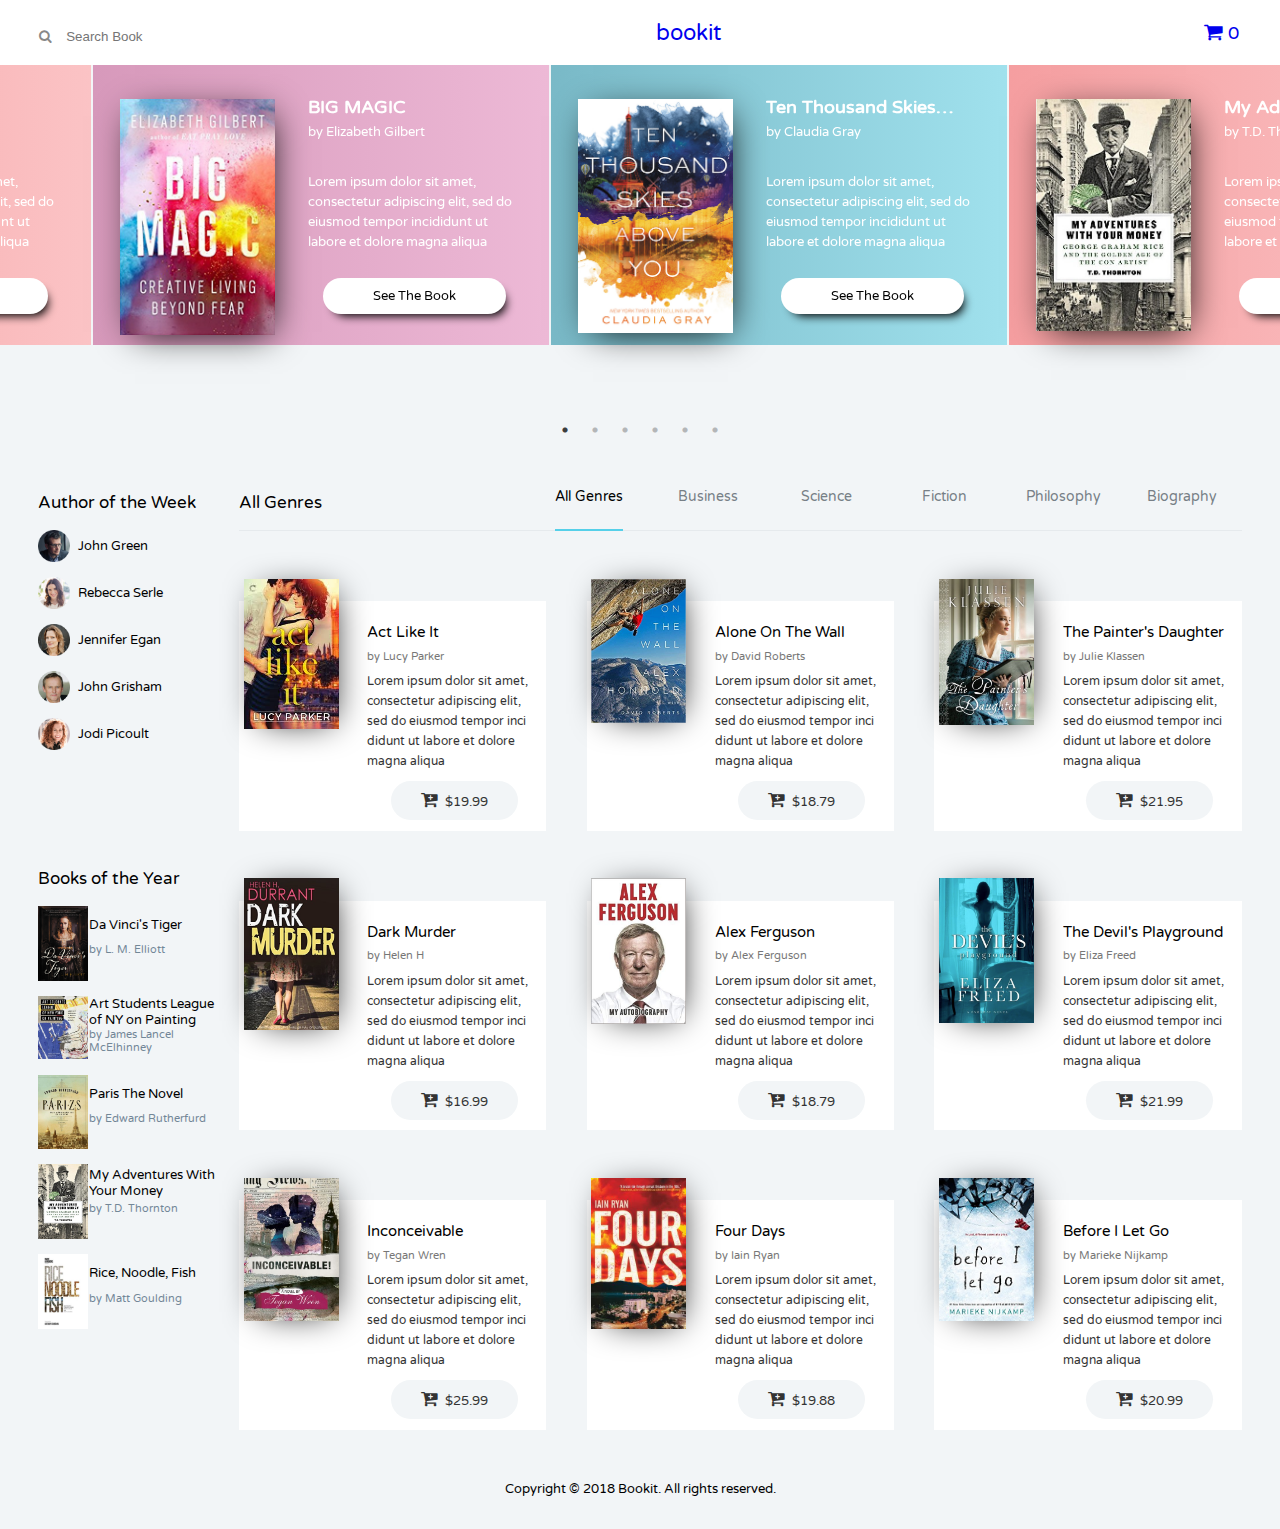
==== index.html @ e7e255ce "update" ====
<html>
	
	<head>
		<title> Bookit </title>
		<link href="https://fonts.googleapis.com/css?family=Varela+Round" rel="stylesheet">
		<meta http-equiv="Content-type" content="application/xhtml+xml;charset=UTF-8"/>

		<!-- jQuery library -->
		<script src="https://ajax.googleapis.com/ajax/libs/jquery/3.3.1/jquery.min.js"></script>
		<script src="js/cart.js" type="text/javascript"></script>
		<script src="js/q3.js" type="text/javascript"></script>
		<meta name="viewport" content="width=device-width, initial-scale=1">
		
		<link rel="stylesheet" type="text/css" href="styles/main.css" />
		<link rel="stylesheet" type="text/css" href="styles/homepage.css" />
		<link rel="stylesheet" type="text/css" href="slickSlider/slick/slick.css"/>
		<link rel="stylesheet" type="text/css" href="slickSlider/slick/slick-theme.css">
		<link rel="stylesheet" href="https://cdnjs.cloudflare.com/ajax/libs/font-awesome/4.7.0/css/font-awesome.min.css">
	</head>

	<body>
		<div id="container">
			<script type="text/javascript" src="slickSlider/slick/slick.min.js"></script>
			<header>
				<div id="top-header">
					<div id="search-box">
						<button type="submit"><i class="fa fa-search"></i></button>
						<input type="text" placeholder="Search Book" />
					</div>
					<div id="title"><a href="../estore">bookit</a></div>
					<div id="cart-symbol">
						<a href="cart.html"><i class="fa fa-shopping-cart"></i><div id="cart-amount"></div></a>
					</div>
				</div>
				<div id="slideshow">
					<div class="regular">
					  <div class="slide">
						<div class="slide-book-photo"><img src="images/big magic.jpg" alt="big magic.jpg"/></div>
						<div class="slide-details">
							<div class="slide-book-name">BIG MAGIC</div>
							<div class="slide-book-author">by Elizabeth Gilbert</div>
							<div class="slide-book-desc">Lorem ipsum dolor sit amet, consectetur adipiscing elit, sed do eiusmod tempor incididunt ut labore et dolore magna aliqua</div>
							<div class="slide-book-link"><a href="#">See The Book</a></div>
						</div>
					  </div>
					  <div class="slide">
						<div class="slide-book-photo"><img src="images/ten thousand.jpg" alt="ten thousand.jpg"/></div>
						<div class="slide-details">
							<div class="slide-book-name">Ten Thousand Skies Above You</div>
							<div class="slide-book-author">by Claudia Gray</div>
							<div class="slide-book-desc">Lorem ipsum dolor sit amet, consectetur adipiscing elit, sed do eiusmod tempor incididunt ut labore et dolore magna aliqua</div>
							<div class="slide-book-link"><a href="#">See The Book</a></div>
						</div>
					  </div>
					  <div class="slide">
						<div class="slide-book-photo"><img src="images/adventure.jpg" alt="adventure.jpg"/></div>
						<div class="slide-details">
							<div class="slide-book-name">My Adventures With Your Money</div>
							<div class="slide-book-author">by T.D. Thornton</div>
							<div class="slide-book-desc">Lorem ipsum dolor sit amet, consectetur adipiscing elit, sed do eiusmod tempor incididunt ut labore et dolore magna aliqua</div>
							<div class="slide-book-link"><a href="#">See The Book</a></div>
						</div>
					  </div>
					  <div class="slide">
						<div class="slide-book-photo"><img src="images/rice.jpg" alt="rice.jpg"/></div>
						<div class="slide-details">
							<div class="slide-book-name">Rice, Noodle, Fish</div>
							<div class="slide-book-author">by Matt Goulding</div>
							<div class="slide-book-desc">Lorem ipsum dolor sit amet, consectetur adipiscing elit, sed do eiusmod tempor incididunt ut labore et dolore magna aliqua</div>
							<div class="slide-book-link"><a href="#">See The Book</a></div>
						</div>
					  </div>
					  <div class="slide">
						<div class="slide-book-photo"><img src="images/paris.jpg" alt="paris.jpg"/></div>
						<div class="slide-details">
							<div class="slide-book-name">Paris The Novel</div>
							<div class="slide-book-author">by Edward Rutherfurd</div>
							<div class="slide-book-desc">Lorem ipsum dolor sit amet, consectetur adipiscing elit, sed do eiusmod tempor incididunt ut labore et dolore magna aliqua</div>
							<div class="slide-book-link"><a href="#">See The Book</a></div>
						</div>
					  </div>
					  <div class="slide">
						<div class="slide-book-photo"><img src="images/before.jpg" alt="before.jpg"/></div>
						<div class="slide-details">
							<div class="slide-book-name">Before I Let Go</div>
							<div class="slide-book-author">by Marieke Nijkamp</div>
							<div class="slide-book-desc">Lorem ipsum dolor sit amet, consectetur adipiscing elit, sed do eiusmod tempor incididunt ut labore et dolore magna aliqua</div>
							<div class="slide-book-link"><a href="#">See The Book</a></div>
						</div>
					  </div>
					</div>
				</div>
			</header>
			<div id="wrapper">
				<div id="left">
					<section id="featured-authors">
						<h3 id="author-label">Author of the Week</h3>
						<div class="author">
							<div class="author-photo"><img src="images/john.gif" alt="John Green"/></div>
							<div class="author-name">John Green</div>
						</div>
						<div class="author">
							<div class="author-photo"><img src="images/rebecca.gif" alt="Rebecca Serle"/></div>
							<div class="author-name">Rebecca Serle</div>
						</div>
						<div class="author">
							<div class="author-photo"><img src="images/jen.gif" alt="Jennifer Egan"/></div>
							<div class="author-name">Jennifer Egan</div>
						</div>
						<div class="author">
							<div class="author-photo"><img src="images/johnG.gif" alt="John Grisham"/></div>
							<div class="author-name">John Grisham</div>
						</div>
						<div class="author">
							<div class="author-photo"><img src="images/jodi.gif" alt="Jodi Picoult"/></div>
							<div class="author-name">Jodi Picoult</div>
						</div>
					</section>
					<section id="books-of-year">
						<h3 id="book-label">Books of the Year</h3>
						<div class="book">
							<div class="book-photo"><img src="images/davinci.jpg" alt="Da Vinci's Tiger"/></div>
							<div class="book-details">
								<div class="book-name">Da Vinci's Tiger</div>
								<div class="book-author">by L. M. Elliott</div>
							</div>
						</div>
						<div class="book">
							<div class="book-photo"><img src="images/art.jpg" alt="Art Students Painting"/></div>
							<div class="book-details">
								<div class="book-name">Art Students League of NY on Painting</div>
								<div class="book-author">by James Lancel McElhinney</div>
							</div>
						</div>
						<div class="book">
							<div class="book-photo"><img src="images/paris.jpg" alt="Paris"/></div>
							<div class="book-details">
								<div class="book-name">Paris The Novel</div>
								<div class="book-author">by Edward Rutherfurd</div>
							</div>
						</div>
						<div class="book">
							<div class="book-photo"><img src="images/adventure.jpg" alt="Adventures with Money"/></div>
							<div class="book-details">
								<div class="book-name">My Adventures With Your Money</div>
								<div class="book-author">by T.D. Thornton</div>
							</div>
						</div>
						<div class="book">
							<div class="book-photo"><img src="images/rice.jpg" alt="Rice Noodle"/></div>
							<div class="book-details">
								<div class="book-name">Rice, Noodle, Fish</div>
								<div class="book-author">by Matt Goulding</div>
							</div>
						</div>
					</section>
				</div>
				<div id="right">
					<div id="top-right" class="">
						<h3 id="category-label">All Genres</h3>
						<nav id="menu">
							<ul>
								<li> <a href="/" class="active">All Genres </a></li>
								<li> <a href="#">Business </a></li>
								<li> <a href="#">Science </a></li>
								<li> <a href="#">Fiction </a></li>
								<li> <a href="#">Philosophy </a></li>
								<li> <a href="#">Biography</a></li>
							</ul>
						</nav>
					</div>
					<div id="content-right">
						<div class="book-box">
							<div class="book-box-photo"><img src="images/act.jpg" alt="act.jpg"/></div>
							<div class="book-box-details">
								<div class="book-box-name">Act Like It</div>
								<div class="book-box-author">by Lucy Parker</div>
								<div class="book-box-desc">Lorem ipsum dolor sit amet, consectetur adipiscing elit, sed do eiusmod tempor incididunt ut labore et dolore magna aliqua</div>
							</div>
							<div class="book-box-link"><a class="book-cart" href=""><i class="fa fa-cart-plus"></i><span class="book-box-price">$19.99</span></a></div>
					    </div>
						<div class="book-box">
							<div class="book-box-photo"><img src="images/alone.jpg" alt="alone.jpg"/></div>
							<div class="book-box-details">
								<div class="book-box-name">Alone On The Wall</div>
								<div class="book-box-author">by David Roberts</div>
								<div class="book-box-desc">Lorem ipsum dolor sit amet, consectetur adipiscing elit, sed do eiusmod tempor incididunt ut labore et dolore magna aliqua</div>
							</div>
							<div class="book-box-link"><a class="book-cart" href=""><i class="fa fa-cart-plus"></i><span class="book-box-price">$18.79</span></a></div>
					    </div>
						<div class="book-box">
							<div class="book-box-photo"><img src="images/painter.jpg" alt="painter.jpg"/></div>
							<div class="book-box-details">
								<div class="book-box-name">The Painter's Daughter</div>
								<div class="book-box-author">by Julie Klassen</div>
								<div class="book-box-desc">Lorem ipsum dolor sit amet, consectetur adipiscing elit, sed do eiusmod tempor incididunt ut labore et dolore magna aliqua</div>
							</div>
							<div class="book-box-link"><a class="book-cart" href=""><i class="fa fa-cart-plus"></i><span class="book-box-price">$21.95</span></a></div>
					    </div>
						<div class="book-box">
							<div class="book-box-photo"><img src="images/dark.jpg" alt="dark.jpg"/></div>
							<div class="book-box-details">
								<div class="book-box-name">Dark Murder</div>
								<div class="book-box-author">by Helen H</div>
								<div class="book-box-desc">Lorem ipsum dolor sit amet, consectetur adipiscing elit, sed do eiusmod tempor incididunt ut labore et dolore magna aliqua</div>
							</div>
							<div class="book-box-link"><a class="book-cart" href=""><i class="fa fa-cart-plus"></i><span class="book-box-price">$16.99</span></a></div>
					    </div>
						<div class="book-box">
							<div class="book-box-photo"><img src="images/ferguson.jpg" alt="ferguson.jpg"/></div>
							<div class="book-box-details">
								<div class="book-box-name">Alex Ferguson</div>
								<div class="book-box-author">by Alex Ferguson</div>
								<div class="book-box-desc">Lorem ipsum dolor sit amet, consectetur adipiscing elit, sed do eiusmod tempor incididunt ut labore et dolore magna aliqua</div>
							</div>
							<div class="book-box-link"><a class="book-cart" href=""><i class="fa fa-cart-plus"></i><span class="book-box-price">$18.79</span></a></div>
					    </div>
						<div class="book-box">
							<div class="book-box-photo"><img src="images/devil.jpg" alt="devil.jpg"/></div>
							<div class="book-box-details">
								<div class="book-box-name">The Devil's Playground</div>
								<div class="book-box-author">by Eliza Freed</div>
								<div class="book-box-desc">Lorem ipsum dolor sit amet, consectetur adipiscing elit, sed do eiusmod tempor incididunt ut labore et dolore magna aliqua</div>
							</div>
							<div class="book-box-link"><a class="book-cart" href=""><i class="fa fa-cart-plus"></i><span class="book-box-price">$21.99</span></a></div>
					    </div>
						<div class="book-box">
							<div class="book-box-photo"><img src="images/inconceivable.jpg" alt="inconceivable.jpg"/></div>
							<div class="book-box-details">
								<div class="book-box-name">Inconceivable</div>
								<div class="book-box-author">by Tegan Wren</div>
								<div class="book-box-desc">Lorem ipsum dolor sit amet, consectetur adipiscing elit, sed do eiusmod tempor incididunt ut labore et dolore magna aliqua</div>
							</div>
							<div class="book-box-link"><a class="book-cart" href=""><i class="fa fa-cart-plus"></i><span class="book-box-price">$25.99</span></a></div>
					    </div>
						<div class="book-box">
							<div class="book-box-photo"><img src="images/four-days.jpg" alt="four-days.jpg"/></div>
							<div class="book-box-details">
								<div class="book-box-name">Four Days</div>
								<div class="book-box-author">by Iain Ryan</div>
								<div class="book-box-desc">Lorem ipsum dolor sit amet, consectetur adipiscing elit, sed do eiusmod tempor incididunt ut labore et dolore magna aliqua</div>
							</div>
							<div class="book-box-link"><a class="book-cart" href=""><i class="fa fa-cart-plus"></i><span class="book-box-price">$19.88</span></a></div>
					    </div>
						<div class="book-box">
							<div class="book-box-photo"><img src="images/before.jpg" alt="before.jpg"/></div>
							<div class="book-box-details">
								<div class="book-box-name">Before I Let Go</div>
								<div class="book-box-author">by Marieke Nijkamp</div>
								<div class="book-box-desc">Lorem ipsum dolor sit amet, consectetur adipiscing elit, sed do eiusmod tempor incididunt ut labore et dolore magna aliqua</div>
							</div>
							<div class="book-box-link"><a class="book-cart" href=""><i class="fa fa-cart-plus"></i><span class="book-box-price">$20.99</span></a></div>
					    </div>
					</div>
				</div>
			</div>
			
			<footer> 
				<p>Copyright &copy; 2018 Bookit. All rights reserved. </p>
			</footer>
			
		</div>
		
	</body>


</html>
---- styles/main.css ----
body{ 
	background : #f2f5f7;
	margin : 0;
	font-family	: "Varela Round", Arial;
	font-size : 13px;
}
p{
	line-height : 1.5;
	font-size : 100%;
}
.left{
	float : left;	
}
#top-header{
	display: grid;
	grid-template-columns: 0.5fr 3fr 0.22fr;
	background-color: #fff;
	padding: 15px 0;
}
#top-header #search-box{
	text-align: right;
}
#top-header #search-box button{
	background: transparent;
    border: none;
    color: #888;
	margin-left: 15%;
}
#top-header #search-box input[type=text]{
	padding: 6px;
    margin-top: 8px;
    border: none;
    background: transparent;
    width: 65%;
}
#top-header #title{
	text-align: center;
	align-self: center;
}
#top-header #title a{
	font-size: 22px;
	text-decoration: none;
}
#top-header #cart-symbol{
	align-self: center;
}
#top-header #cart-symbol a{
	text-decoration: none;
}
#top-header #cart-symbol i{
	font-size: 20px;
}
#top-header #cart-symbol #cart-amount {
    display: inline-block;
    margin-left: 6%;
    font-size: 18px;
}
footer{
	text-align: center;
	margin: 50px 0 30px;
}


@media (min-width: 300px) and (max-width: 1200px){
	#top-header{
		grid-template-areas: "search cart""title title";
		grid-template-columns: 1fr 1fr;
		grid-template-rows: 0.7fr 1.5fr;
		padding: 0;
		
	}
	#top-header #search-box{
	    grid-area: search;
		justify-self: center;
	}
	#top-header #title{
		justify-self: center;
		grid-area: title;
	}
	#top-header #cart-symbol{
		grid-area: cart;
		justify-self: center;
	}
	#top-header #cart-symbol a{
		display: grid;
		grid-template-columns: 1fr 1fr;
	}
	#top-header #cart-symbol i{
		font-size: 16px;
	}
	#top-header #cart-symbol #cart-amount {
		margin-left: 40%;
		font-size: 15px;
	}
}
---- styles/homepage.css ----
#slideshow .slide{
	display: grid;
	grid-template-columns: 2fr 3fr;
	margin: 0 1px;
}
#slideshow .slide:nth-child(3n+1){
	background: linear-gradient(to right, #d799bb, #edb9d6);
}
#slideshow .slide:nth-child(3n+2){
	background: linear-gradient(to right, #79b9c7, #a0e1ed);
}
#slideshow .slide:nth-child(3n+3){
	background: linear-gradient(to right, #f59ea0, #fbc3c5);
}
#slideshow .slide-book-photo img{
	width: 85%;
	position: relative;
	top: 12%;
	left: 15%;
	box-shadow: 5px 7px 35px -10px;
}
#slideshow .slide-details{
	color: white;
    display: grid;
    grid-template-rows: 0.8fr 0.4fr 2fr 1fr;
    margin: 0 10% 0 12%;
}
#slideshow .slide-book-name{
	align-self: flex-end;
	font-size: 18px;
	font-weight: 600;
	display: -webkit-box;
    -webkit-line-clamp: 1;
    -webkit-box-orient: vertical;
    overflow: hidden;
}
#slideshow .slide-book-author{
	align-self: center;
}
#slideshow .slide-book-desc{
	align-self: center;
	line-height: 20px;
}
#slideshow .slide-book-link{
	justify-self: center;
}
#slideshow .slide-book-link a{
	background: #fff;
    border-radius: 20px;
    padding: 10px 50px;
    box-shadow: 5px 7px 10px -5px;
    color: #000;
    display: inline-block;
	text-decoration: none;
}
#wrapper{
	display : grid;
	grid-template-columns: 1fr 5fr;
	padding: 0 3%;
}
#left{
	display:grid;
	grid-template-rows: auto;
}
#left #author-label, #left #book-label{
	font-weight: 400;
	font-size: 17px;
}
#left .author{
	grid-template-columns: 1fr 4fr;
	display: grid;
	padding: 0 0 15px;
}
#left .author-photo img{
	width: 32px;
}
#left .author-name{
	align-self: center;
}
#left .book{
	grid-template-columns: 1fr 3fr;
	display: grid;
	padding: 0 0 15px;
}
#left .book-photo img{
	width: 50px;
}
#left .book-details{
	display: grid;
	grid-template-rows: 1fr 1fr;
	margin-right: 12%;
}
#left .book-name{
	align-self: center;
}
#left .book-author{
	font-size: 11px;
	color: #738797;
}
#top-right{
	border-bottom: 1px solid #e6eaed;
	display: grid;
	grid-template-columns: 1fr 3fr;
}
#top-right #category-label{
	font-weight: 400;
	font-size: 17px;
}
#top-right ul{
    grid-template-columns: repeat(6, 1fr);
    display: grid;
}
#top-right nav li{
	list-style-type: none;
	justify-self: center;
}
#top-right nav li a{
	text-decoration: none;
	font-size: 14px;
	color: #777f86;
}
#top-right nav li a.active{
	border-bottom: 2px solid #56d0e9;
	padding-bottom: 24px;
	color: #000;
}
#content-right{
	display: grid;
    grid-template-columns: 1fr 1fr 1fr;
    margin-top: 70px;
	grid-column-gap: 4%;
	grid-row-gap: 70px;
}
#content-right .book-box{
	grid-template-areas: "photo desc" "photo desc" ". link";
    display: grid;
    background-color: #fff;
    grid-template-columns: 1fr 1.5fr;
    grid-template-rows: 1fr 1fr .7fr;
}
#content-right .book-box .book-box-photo{
	grid-area: photo;
	position: relative;
    left: 4%;
    bottom: 13%;
}
#content-right .book-box .book-box-photo img{
	width: 77%;
	box-shadow: 5px 3px 35px -12px;
}
#content-right .book-box .book-box-details{
	grid-area: desc;
    display: grid;
    grid-template-rows: 0.4fr 0.3fr 1fr;
    margin-left: 3%;
}
#content-right .book-box .book-box-name{
	align-self: flex-end;
	font-size: 15px;
	display: -webkit-box;
    -webkit-line-clamp: 1;
    -webkit-box-orient: vertical;
    overflow: hidden;
}
#content-right .book-box .book-box-author{
	align-self: center;
    font-size: 11px;
    color: #777;
}
#content-right .book-box .book-box-desc{
    align-self: center;
    line-height: 20px;
    font-size: 11.5px;
    word-break: break-all;
    margin-right: 10%;
    color: #333;
}
#content-right .book-box .book-box-link{
	grid-area: link;
    justify-self: center;
    align-self: center;
}
#content-right .book-box .book-box-link i{
	font-size: 18px;
	margin-right: 7px;
}
#content-right .book-box .book-box-link a{
	background: #f2f5f7;
    border-radius: 20px;
    display: inline-block;
    text-decoration: none;
    color: #333;
    padding: 10px 30px;
}

@media (min-width: 565px) and (max-width: 820px){
	#slideshow .slide-book-photo img{
		width: 185px;
	}
	#slideshow .slide-details{
		grid-template-rows: 0.8fr 0.4fr 1.5fr 1fr;
	}
}
@media (min-width: 300px) and (max-width: 565px){
	#slideshow .slide{
		grid-template-columns: 1fr 2fr;
	}
	#slideshow .slide-book-photo{
		justify-self: center;
	}
	#slideshow .slide-book-photo img{
		width: 130px;
		margin: 20px 0 0 10px;
		position: unset;
	}
	#slideshow .slide-details{
		grid-template-rows: 0.8fr 0.3fr 3fr 1fr;
		margin: 0 10px 0 15px;
	}
	#slideshow .slide-book-name{
		font-size: 16px;
	}
	#slideshow .slide-book-author{
		align-self: start;
	}
	#slideshow .slide-book-author, #slideshow .slide-book-desc{
		font-size: 12px;
	}
	#slideshow .slide-book-link a{
		padding: 10px;
		font-size: 12px;
	}
	#wrapper{
		grid-template-columns: auto;
	}
	#left{
		display: none;
	}
	#top-right{
		grid-template-areas: "menu" "label";
		grid-template-columns: auto;
	}
	#top-right #category-label{
		grid-area: label;
	}
	#top-right #menu{
		grid-area: menu;
	}
	#top-right ul{
		grid-template-columns: repeat( auto-fill, minmax(100px, 1fr) );
		grid-auto-rows: 45px;
		padding-left: 0;
	}
	#top-right nav li{
		align-self: center;
	}
	#top-right nav li a{
		background-color: #fff;
		padding: 8px 15px;
		border-radius: 15px;
	}
	#top-right nav li a.active{
		background-color: #56d0e9;
		border-bottom: unset;
		padding-bottom: 8px;
	}
	#content-right{
		grid-template-columns: 1fr;
		grid-column-gap: 0;
	}
	#content-right .book-box{
		grid-template-columns: 0.45fr 0.55fr;
	}
	#content-right .book-box .book-box-photo{
		margin: 25px 0 0 10px;
		position: unset;
		justify-self: center;
	}
	#content-right .book-box .book-box-photo img{
		width: 100px;
	}
	
}
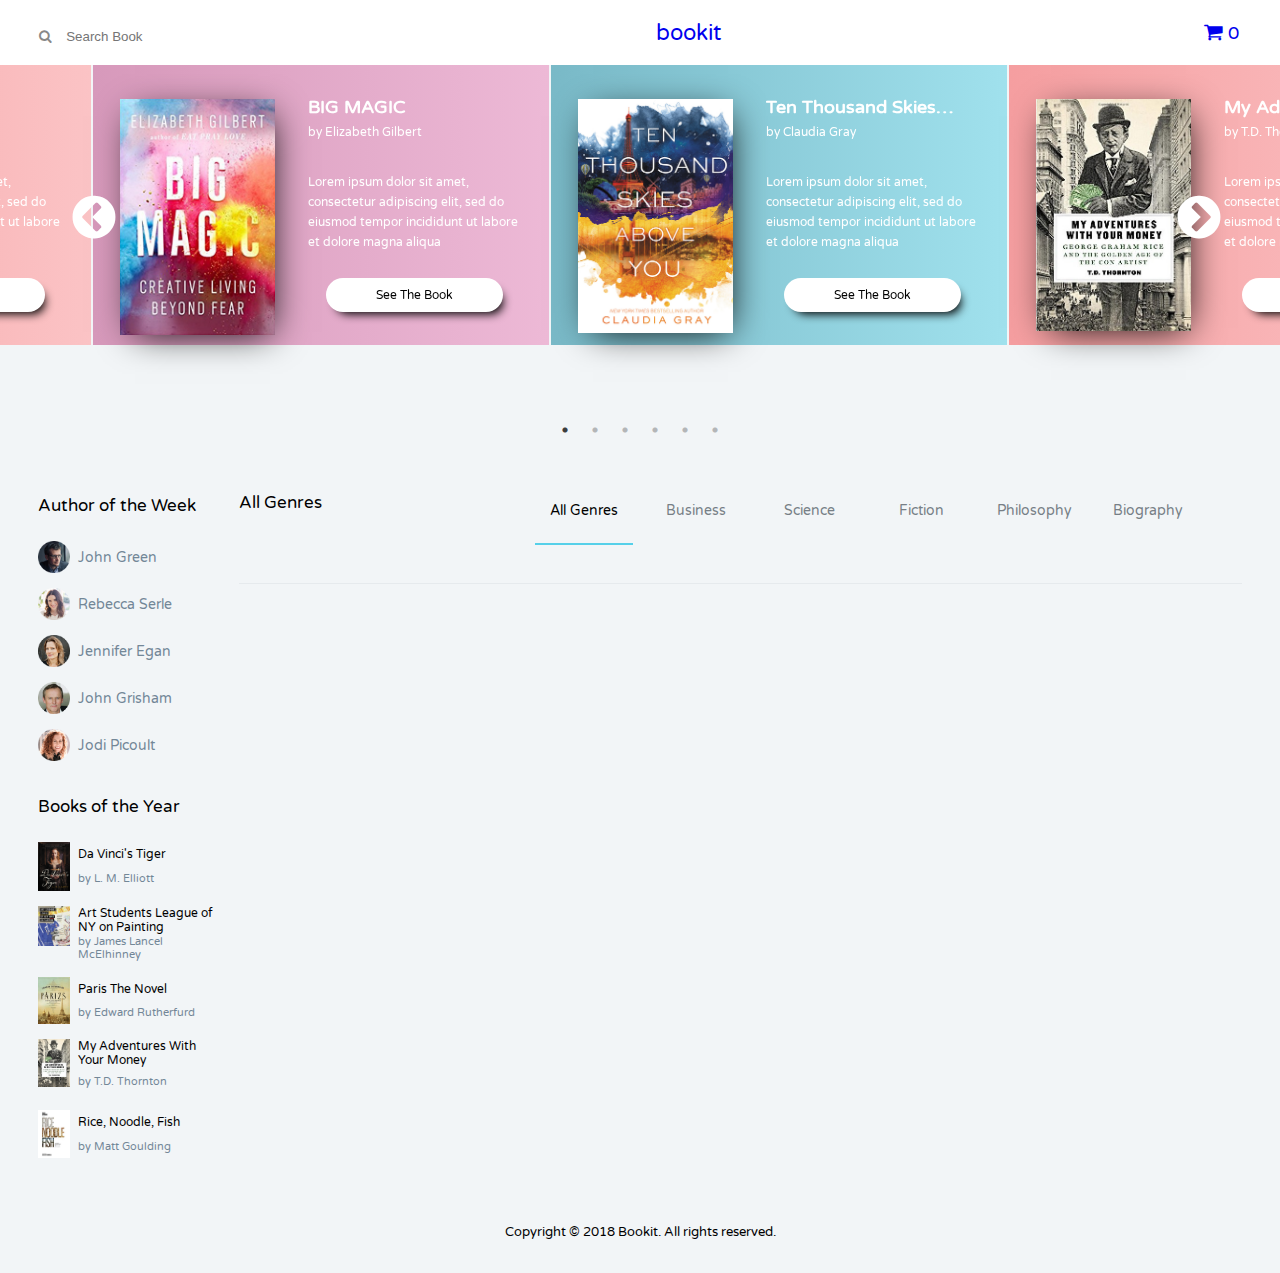
==== commit 9c9b2f7d: "update" ====
--- a/index.html
+++ b/index.html
@@ -171,89 +171,8 @@
 							</ul>
 						</nav>
 					</div>
-					<div id="content-right">
-						<div class="book-box">
-							<div class="book-box-photo"><img src="images/act.jpg" alt="act.jpg"/></div>
-							<div class="book-box-details">
-								<div class="book-box-name">Act Like It</div>
-								<div class="book-box-author">by Lucy Parker</div>
-								<div class="book-box-desc">Lorem ipsum dolor sit amet, consectetur adipiscing elit, sed do eiusmod tempor incididunt ut labore et dolore magna aliqua</div>
-							</div>
-							<div class="book-box-link"><a class="book-cart" href=""><i class="fa fa-cart-plus"></i><span class="book-box-price">$19.99</span></a></div>
-					    </div>
-						<div class="book-box">
-							<div class="book-box-photo"><img src="images/alone.jpg" alt="alone.jpg"/></div>
-							<div class="book-box-details">
-								<div class="book-box-name">Alone On The Wall</div>
-								<div class="book-box-author">by David Roberts</div>
-								<div class="book-box-desc">Lorem ipsum dolor sit amet, consectetur adipiscing elit, sed do eiusmod tempor incididunt ut labore et dolore magna aliqua</div>
-							</div>
-							<div class="book-box-link"><a class="book-cart" href=""><i class="fa fa-cart-plus"></i><span class="book-box-price">$18.79</span></a></div>
-					    </div>
-						<div class="book-box">
-							<div class="book-box-photo"><img src="images/painter.jpg" alt="painter.jpg"/></div>
-							<div class="book-box-details">
-								<div class="book-box-name">The Painter's Daughter</div>
-								<div class="book-box-author">by Julie Klassen</div>
-								<div class="book-box-desc">Lorem ipsum dolor sit amet, consectetur adipiscing elit, sed do eiusmod tempor incididunt ut labore et dolore magna aliqua</div>
-							</div>
-							<div class="book-box-link"><a class="book-cart" href=""><i class="fa fa-cart-plus"></i><span class="book-box-price">$21.95</span></a></div>
-					    </div>
-						<div class="book-box">
-							<div class="book-box-photo"><img src="images/dark.jpg" alt="dark.jpg"/></div>
-							<div class="book-box-details">
-								<div class="book-box-name">Dark Murder</div>
-								<div class="book-box-author">by Helen H</div>
-								<div class="book-box-desc">Lorem ipsum dolor sit amet, consectetur adipiscing elit, sed do eiusmod tempor incididunt ut labore et dolore magna aliqua</div>
-							</div>
-							<div class="book-box-link"><a class="book-cart" href=""><i class="fa fa-cart-plus"></i><span class="book-box-price">$16.99</span></a></div>
-					    </div>
-						<div class="book-box">
-							<div class="book-box-photo"><img src="images/ferguson.jpg" alt="ferguson.jpg"/></div>
-							<div class="book-box-details">
-								<div class="book-box-name">Alex Ferguson</div>
-								<div class="book-box-author">by Alex Ferguson</div>
-								<div class="book-box-desc">Lorem ipsum dolor sit amet, consectetur adipiscing elit, sed do eiusmod tempor incididunt ut labore et dolore magna aliqua</div>
-							</div>
-							<div class="book-box-link"><a class="book-cart" href=""><i class="fa fa-cart-plus"></i><span class="book-box-price">$18.79</span></a></div>
-					    </div>
-						<div class="book-box">
-							<div class="book-box-photo"><img src="images/devil.jpg" alt="devil.jpg"/></div>
-							<div class="book-box-details">
-								<div class="book-box-name">The Devil's Playground</div>
-								<div class="book-box-author">by Eliza Freed</div>
-								<div class="book-box-desc">Lorem ipsum dolor sit amet, consectetur adipiscing elit, sed do eiusmod tempor incididunt ut labore et dolore magna aliqua</div>
-							</div>
-							<div class="book-box-link"><a class="book-cart" href=""><i class="fa fa-cart-plus"></i><span class="book-box-price">$21.99</span></a></div>
-					    </div>
-						<div class="book-box">
-							<div class="book-box-photo"><img src="images/inconceivable.jpg" alt="inconceivable.jpg"/></div>
-							<div class="book-box-details">
-								<div class="book-box-name">Inconceivable</div>
-								<div class="book-box-author">by Tegan Wren</div>
-								<div class="book-box-desc">Lorem ipsum dolor sit amet, consectetur adipiscing elit, sed do eiusmod tempor incididunt ut labore et dolore magna aliqua</div>
-							</div>
-							<div class="book-box-link"><a class="book-cart" href=""><i class="fa fa-cart-plus"></i><span class="book-box-price">$25.99</span></a></div>
-					    </div>
-						<div class="book-box">
-							<div class="book-box-photo"><img src="images/four-days.jpg" alt="four-days.jpg"/></div>
-							<div class="book-box-details">
-								<div class="book-box-name">Four Days</div>
-								<div class="book-box-author">by Iain Ryan</div>
-								<div class="book-box-desc">Lorem ipsum dolor sit amet, consectetur adipiscing elit, sed do eiusmod tempor incididunt ut labore et dolore magna aliqua</div>
-							</div>
-							<div class="book-box-link"><a class="book-cart" href=""><i class="fa fa-cart-plus"></i><span class="book-box-price">$19.88</span></a></div>
-					    </div>
-						<div class="book-box">
-							<div class="book-box-photo"><img src="images/before.jpg" alt="before.jpg"/></div>
-							<div class="book-box-details">
-								<div class="book-box-name">Before I Let Go</div>
-								<div class="book-box-author">by Marieke Nijkamp</div>
-								<div class="book-box-desc">Lorem ipsum dolor sit amet, consectetur adipiscing elit, sed do eiusmod tempor incididunt ut labore et dolore magna aliqua</div>
-							</div>
-							<div class="book-box-link"><a class="book-cart" href=""><i class="fa fa-cart-plus"></i><span class="book-box-price">$20.99</span></a></div>
-					    </div>
-					</div>
+					<script type="text/javascript">showBooks();</script>
+					<div id="content-right"></div>
 				</div>
 			</div>
 			
--- a/styles/homepage.css
+++ b/styles/homepage.css
@@ -1,247 +1,138 @@
-#slideshow .slide{
-	display: grid;
-	grid-template-columns: 2fr 3fr;
-	margin: 0 1px;
-}
-#slideshow .slide:nth-child(3n+1){
-	background: linear-gradient(to right, #d799bb, #edb9d6);
-}
-#slideshow .slide:nth-child(3n+2){
-	background: linear-gradient(to right, #79b9c7, #a0e1ed);
-}
-#slideshow .slide:nth-child(3n+3){
-	background: linear-gradient(to right, #f59ea0, #fbc3c5);
-}
-#slideshow .slide-book-photo img{
-	width: 85%;
-	position: relative;
-	top: 12%;
-	left: 15%;
-	box-shadow: 5px 7px 35px -10px;
-}
-#slideshow .slide-details{
-	color: white;
-    display: grid;
-    grid-template-rows: 0.8fr 0.4fr 2fr 1fr;
-    margin: 0 10% 0 12%;
-}
-#slideshow .slide-book-name{
-	align-self: flex-end;
-	font-size: 18px;
-	font-weight: 600;
-	display: -webkit-box;
-    -webkit-line-clamp: 1;
-    -webkit-box-orient: vertical;
-    overflow: hidden;
-}
-#slideshow .slide-book-author{
-	align-self: center;
-}
-#slideshow .slide-book-desc{
-	align-self: center;
-	line-height: 20px;
-}
-#slideshow .slide-book-link{
-	justify-self: center;
-}
-#slideshow .slide-book-link a{
-	background: #fff;
-    border-radius: 20px;
-    padding: 10px 50px;
-    box-shadow: 5px 7px 10px -5px;
-    color: #000;
-    display: inline-block;
-	text-decoration: none;
-}
-#wrapper{
-	display : grid;
-	grid-template-columns: 1fr 5fr;
-	padding: 0 3%;
-}
-#left{
-	display:grid;
-	grid-template-rows: auto;
-}
-#left #author-label, #left #book-label{
-	font-weight: 400;
-	font-size: 17px;
-}
-#left .author{
-	grid-template-columns: 1fr 4fr;
-	display: grid;
-	padding: 0 0 15px;
-}
-#left .author-photo img{
-	width: 32px;
-}
-#left .author-name{
-	align-self: center;
-}
-#left .book{
-	grid-template-columns: 1fr 3fr;
-	display: grid;
-	padding: 0 0 15px;
-}
-#left .book-photo img{
-	width: 50px;
-}
-#left .book-details{
-	display: grid;
-	grid-template-rows: 1fr 1fr;
-	margin-right: 12%;
-}
-#left .book-name{
-	align-self: center;
-}
-#left .book-author{
-	font-size: 11px;
-	color: #738797;
-}
-#top-right{
-	border-bottom: 1px solid #e6eaed;
-	display: grid;
-	grid-template-columns: 1fr 3fr;
-}
-#top-right #category-label{
-	font-weight: 400;
-	font-size: 17px;
-}
-#top-right ul{
-    grid-template-columns: repeat(6, 1fr);
-    display: grid;
-}
-#top-right nav li{
-	list-style-type: none;
-	justify-self: center;
-}
-#top-right nav li a{
-	text-decoration: none;
-	font-size: 14px;
-	color: #777f86;
-}
-#top-right nav li a.active{
-	border-bottom: 2px solid #56d0e9;
-	padding-bottom: 24px;
-	color: #000;
-}
-#content-right{
-	display: grid;
-    grid-template-columns: 1fr 1fr 1fr;
-    margin-top: 70px;
-	grid-column-gap: 4%;
-	grid-row-gap: 70px;
-}
-#content-right .book-box{
-	grid-template-areas: "photo desc" "photo desc" ". link";
-    display: grid;
-    background-color: #fff;
-    grid-template-columns: 1fr 1.5fr;
-    grid-template-rows: 1fr 1fr .7fr;
-}
-#content-right .book-box .book-box-photo{
-	grid-area: photo;
-	position: relative;
-    left: 4%;
-    bottom: 13%;
-}
-#content-right .book-box .book-box-photo img{
-	width: 77%;
-	box-shadow: 5px 3px 35px -12px;
-}
-#content-right .book-box .book-box-details{
-	grid-area: desc;
-    display: grid;
-    grid-template-rows: 0.4fr 0.3fr 1fr;
-    margin-left: 3%;
-}
-#content-right .book-box .book-box-name{
-	align-self: flex-end;
-	font-size: 15px;
-	display: -webkit-box;
-    -webkit-line-clamp: 1;
-    -webkit-box-orient: vertical;
-    overflow: hidden;
-}
-#content-right .book-box .book-box-author{
-	align-self: center;
-    font-size: 11px;
-    color: #777;
-}
-#content-right .book-box .book-box-desc{
-    align-self: center;
-    line-height: 20px;
-    font-size: 11.5px;
-    word-break: break-all;
-    margin-right: 10%;
-    color: #333;
-}
-#content-right .book-box .book-box-link{
-	grid-area: link;
-    justify-self: center;
-    align-self: center;
-}
-#content-right .book-box .book-box-link i{
-	font-size: 18px;
-	margin-right: 7px;
-}
-#content-right .book-box .book-box-link a{
-	background: #f2f5f7;
-    border-radius: 20px;
-    display: inline-block;
-    text-decoration: none;
-    color: #333;
-    padding: 10px 30px;
-}
-
-@media (min-width: 565px) and (max-width: 820px){
-	#slideshow .slide-book-photo img{
-		width: 185px;
-	}
-	#slideshow .slide-details{
-		grid-template-rows: 0.8fr 0.4fr 1.5fr 1fr;
-	}
-}
-@media (min-width: 300px) and (max-width: 565px){
+@media (min-width: 300px){
+	a:visited{
+		color: #000;
+	}
 	#slideshow .slide{
 		grid-template-columns: 1fr 2fr;
+		margin: 0 1px;
+		display: grid;
+	}
+	#slideshow .slide:nth-child(3n+1){
+		background: linear-gradient(to right, #d799bb, #edb9d6);
+	}
+	#slideshow .slide:nth-child(3n+2){
+		background: linear-gradient(to right, #79b9c7, #a0e1ed);
+	}
+	#slideshow .slide:nth-child(3n+3){
+		background: linear-gradient(to right, #f59ea0, #fbc3c5);
 	}
 	#slideshow .slide-book-photo{
 		justify-self: center;
 	}
 	#slideshow .slide-book-photo img{
 		width: 130px;
-		margin: 20px 0 0 10px;
-		position: unset;
+		margin: 25px 0 0 10px;
+		box-shadow: 5px 7px 35px -10px;
 	}
 	#slideshow .slide-details{
-		grid-template-rows: 0.8fr 0.3fr 3fr 1fr;
+		color: white;
+		display: grid;
+		grid-template-rows: 1fr 0.3fr 3fr 1.5fr;
 		margin: 0 10px 0 15px;
 	}
 	#slideshow .slide-book-name{
 		font-size: 16px;
+		align-self: flex-end;
+		font-weight: 600;
+		display: -webkit-box;
+		-webkit-line-clamp: 1;
+		-webkit-box-orient: vertical;
+		overflow: hidden;
 	}
 	#slideshow .slide-book-author{
 		align-self: start;
 	}
+	#slideshow .slide-book-desc{
+		align-self: center;
+		line-height: 20px;
+	}
 	#slideshow .slide-book-author, #slideshow .slide-book-desc{
 		font-size: 12px;
+	}
+	#slideshow .slide-book-link{
+		justify-self: center;
 	}
 	#slideshow .slide-book-link a{
 		padding: 10px;
 		font-size: 12px;
+		box-shadow: 5px 7px 10px -5px;
+		color: #000;
+		display: inline-block;
+		text-decoration: none;
+		background: #fff;
+		border-radius: 20px;
 	}
 	#wrapper{
+		display : grid;
+		grid-template-areas: "right" "left";
 		grid-template-columns: auto;
+		padding: 0 3%;
 	}
 	#left{
-		display: none;
+		display:grid;
+		grid-template-rows: auto;
+		grid-area: left;
+	}
+	#featured-authors{
+		margin-top: 40px;
+	}
+	#left #author-label, #left #book-label{
+		font-weight: 400;
+		font-size: 17px;
+		margin: 20px 0 30px 5%;
+	}
+	#left .author{
+		grid-template-columns: 1fr 3fr;
+		font-size: 12px;
+		color: #738797;
+		display: grid;
+		padding: 0 0 15px;
+	}
+	#left .author-photo{
+		justify-self: center;
+	}
+	#left .author-photo img{
+		width: 50px;
+	}
+	#left .author-name{
+		align-self: center;
+	}
+	#books-of-year{
+		margin-top: 30px;
+	}
+	#left .book{
+		grid-template-columns: 1fr 3fr;
+		display: grid;
+		padding: 0 0 15px;
+	}
+	#left .book-photo{
+		justify-self: center;
+	}
+	#left .book-photo img{
+		width: 50px;
+	}
+	#left .book-details{
+		display: grid;
+		grid-template-rows: 1fr 1fr;
+		margin-right: 12%;
+	}
+	#left .book-name{
+		align-self: center;
+	}
+	#left .book-author{
+		font-size: 11px;
+		color: #738797;
 	}
 	#top-right{
+		border-bottom: 1px solid #e6eaed;
+		display: grid;
 		grid-template-areas: "menu" "label";
 		grid-template-columns: auto;
 	}
 	#top-right #category-label{
 		grid-area: label;
+		font-weight: 400;
+		font-size: 17px;
 	}
 	#top-right #menu{
 		grid-area: menu;
@@ -249,35 +140,247 @@
 	#top-right ul{
 		grid-template-columns: repeat( auto-fill, minmax(100px, 1fr) );
 		grid-auto-rows: 45px;
-		padding-left: 0;
+		padding: 0 5%;
+		display: grid;
 	}
 	#top-right nav li{
 		align-self: center;
+		list-style-type: none;
+		justify-self: center;
 	}
 	#top-right nav li a{
 		background-color: #fff;
 		padding: 8px 15px;
 		border-radius: 15px;
+		text-decoration: none;
+		font-size: 14px;
+		color: #777f86;
 	}
 	#top-right nav li a.active{
 		background-color: #56d0e9;
-		border-bottom: unset;
 		padding-bottom: 8px;
+		color: #000;
 	}
 	#content-right{
 		grid-template-columns: 1fr;
-		grid-column-gap: 0;
+		display: grid;
+		margin-top: 30px;
+		grid-column-gap: 4%;
+		grid-row-gap: 50px;
 	}
 	#content-right .book-box{
+		grid-template-areas: "photo desc" "photo desc" ". link";
+		display: grid;
+		background-color: #fff;
 		grid-template-columns: 0.45fr 0.55fr;
+		grid-template-rows: 1fr 1fr .7fr;
 	}
 	#content-right .book-box .book-box-photo{
+		grid-area: photo;
 		margin: 25px 0 0 10px;
-		position: unset;
 		justify-self: center;
 	}
 	#content-right .book-box .book-box-photo img{
 		width: 100px;
+		box-shadow: 5px 3px 35px -12px;
+	}
+	#content-right .book-box .book-box-details{
+		grid-area: desc;
+		display: grid;
+		grid-template-rows: 0.4fr 0.3fr 1fr;
+		margin-left: 3%;
+	}
+	#content-right .book-box .book-box-name{
+		align-self: flex-end;
+		font-size: 15px;
+		display: -webkit-box;
+		-webkit-line-clamp: 1;
+		-webkit-box-orient: vertical;
+		overflow: hidden;
+	}
+	#content-right .book-box .book-box-author{
+		align-self: center;
+		font-size: 11px;
+		color: #777;
+	}
+	#content-right .book-box .book-box-desc{
+		align-self: center;
+		line-height: 20px;
+		font-size: 11.5px;
+		word-break: break-all;
+		margin-right: 10%;
+		color: #333;
+	}
+	#content-right .book-box .book-box-link{
+		grid-area: link;
+		justify-self: center;
+		align-self: center;
+	}
+	#content-right .book-box .book-box-link i{
+		font-size: 18px;
+		margin-right: 7px;
+	}
+	#content-right .book-box .book-box-link a{
+		background: #f2f5f7;
+		border-radius: 20px;
+		display: inline-block;
+		text-decoration: none;
+		color: #333;
+		padding: 10px 30px;
 	}
 	
-}+}
+
+@media (min-width: 566px){
+	#slideshow .slide-details{
+		grid-template-rows: 0.5fr 0.2fr 1.5fr 0.7fr;
+		margin: 0 5% 0 25px;
+	}
+	#slideshow .slide-book-photo img{
+		width: 125px;
+		margin: 25px 0 0 15px;
+	}
+	#left .author{
+		font-size: 14px;
+		grid-template-columns: 1fr 4fr;
+	}
+	#left .book{
+		grid-template-columns: 1fr 4fr;
+	}
+	#left .book-photo img{
+		width: 70px;
+	}
+	#left .book-details{
+		font-size: 14px;
+	}
+	#content-right{
+		grid-template-columns: repeat(2,1fr);
+		grid-column-gap: 3%;
+	}
+	#content-right .book-box{
+		grid-template-rows: 1fr 1fr 0.9fr;
+	}
+	#content-right .book-box .book-box-photo{
+		margin: 0 0 0 10px;
+		position: relative;
+		bottom: -12%;
+	}
+	#content-right .book-box .book-box-photo img{
+		width: 90px;
+	}
+	#content-right .book-box .book-box-details{
+		margin: 20px 10px 0 10px;
+		grid-template-rows: 0.3fr 0.3fr 1fr;
+	}
+}
+
+@media (min-width: 821px){
+	#top-right ul{
+		grid-template-columns: repeat(6, 1fr);
+		margin-bottom: 50px;
+	}
+	#top-right nav li a{
+		border-radius: unset;
+		background-color: unset;
+	}
+	#top-right nav li a.active{
+		border-bottom: 2px solid #56d0e9;
+		padding-bottom: 24px;
+		background-color: unset;
+		text-decoration: none;
+	}
+}
+	
+@media (min-width: 1200px){
+	#slideshow .slide{
+		grid-template-columns: 2fr 3fr;
+	}
+	#slideshow .slide-book-photo img{
+		width: 85%;
+		position: relative;
+		top: 12%;
+		left: 15%;
+		margin: 0;
+	}
+	#slideshow .slide-details{
+		grid-template-rows: 0.8fr 0.4fr 2fr 1fr;
+		margin: 0 10% 0 12%;
+	}
+	#slideshow .slide-book-name{
+		font-size: 18px;
+	}
+	#slideshow .slide-book-author{
+		align-self: center;
+	}
+	#slideshow .slide-book-link{
+		justify-self: center;
+	}
+	#slideshow .slide-book-link a{
+		padding: 10px 50px;
+	}
+	#wrapper{
+		grid-template-columns: 1fr 5fr;
+	}
+	#left{
+		grid-area: unset;
+	}
+	#featured-authors{
+		margin: 0;
+	}
+	#left #author-label, #left #book-label{
+		margin: 20px 0 25px;
+	}
+	#left .author-photo{
+		justify-self: auto;
+	}
+	#left .author-photo img{
+		width: 32px;
+	}
+	#left .author-name{
+		align-self: center;
+	}
+	#books-of-year{
+		margin-top: 0;
+	}
+	#left .book-photo{
+		justify-self: auto;
+	}
+	#left .book-photo img{
+		width: 32px;
+	}
+	#left .book-details{
+		grid-template-rows: 1fr 1fr;
+	}
+	#left .book-name{
+		font-size: 12px;
+	}
+	#left .book-author{
+		align-self: center;
+	}
+	#top-right{
+		grid-template-columns: 1fr 3fr;
+	}
+	#top-right #category-label{
+		grid-area: unset;
+	}
+	#top-right #menu{
+		grid-area: unset;
+	}
+	#content-right{
+		grid-template-columns: 1fr 1fr 1fr;
+		margin-top: 70px;
+		grid-row-gap: 70px;
+	}
+	#content-right .book-box{
+		grid-template-columns: 1fr 1.5fr;
+	}
+	#content-right .book-box .book-box-photo{
+		position: relative;
+		left: 4%;
+		bottom: 13%;
+		margin: 0;
+	}
+	#content-right .book-box .book-box-photo img{
+		width: 77%;
+	}
+}
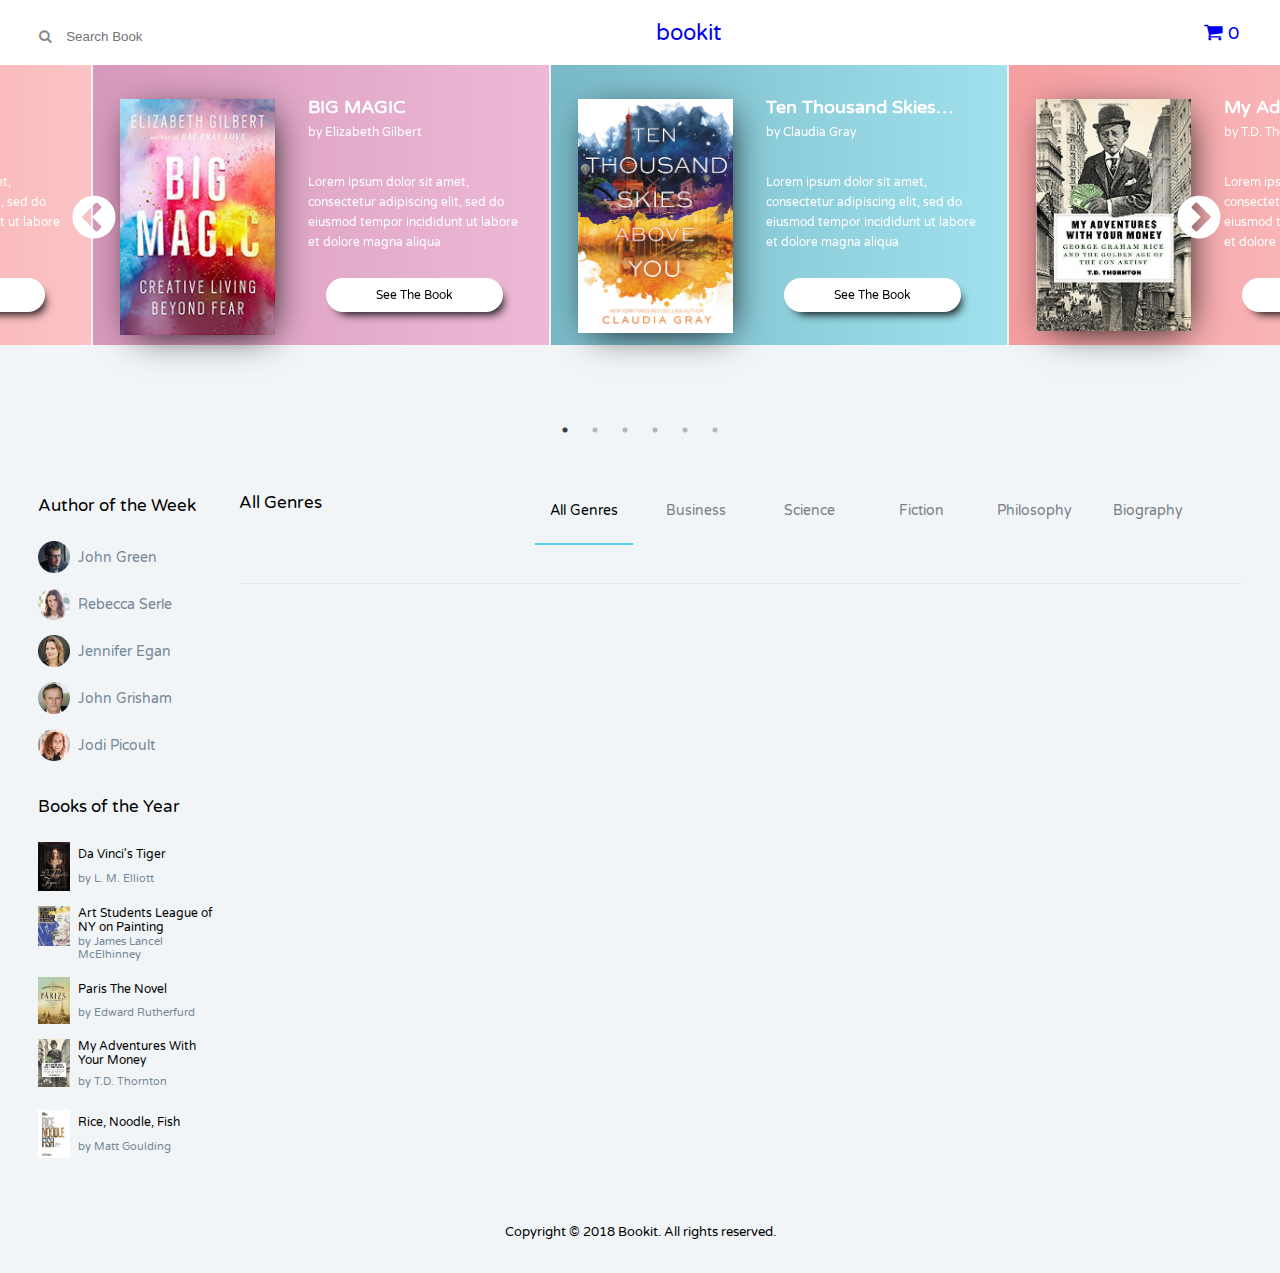
==== commit f6acd758: "added tracking id" ====
--- a/index.html
+++ b/index.html
@@ -18,6 +18,16 @@
 		<link rel="stylesheet" type="text/css" href="slickSlider/slick/slick.css"/>
 		<link rel="stylesheet" type="text/css" href="slickSlider/slick/slick-theme.css">
 		<link rel="stylesheet" href="https://cdnjs.cloudflare.com/ajax/libs/font-awesome/4.7.0/css/font-awesome.min.css">
+		<!-- Global site tag (gtag.js) - Google Analytics -->
+		<script async src="https://www.googletagmanager.com/gtag/js?id=UA-125331093-1"></script>
+		<script>
+		  window.dataLayer = window.dataLayer || [];
+		  function gtag(){dataLayer.push(arguments);}
+		  gtag('js', new Date());
+
+		  gtag('config', 'UA-125331093-1');
+		</script>
+
 	</head>
 
 	<body>
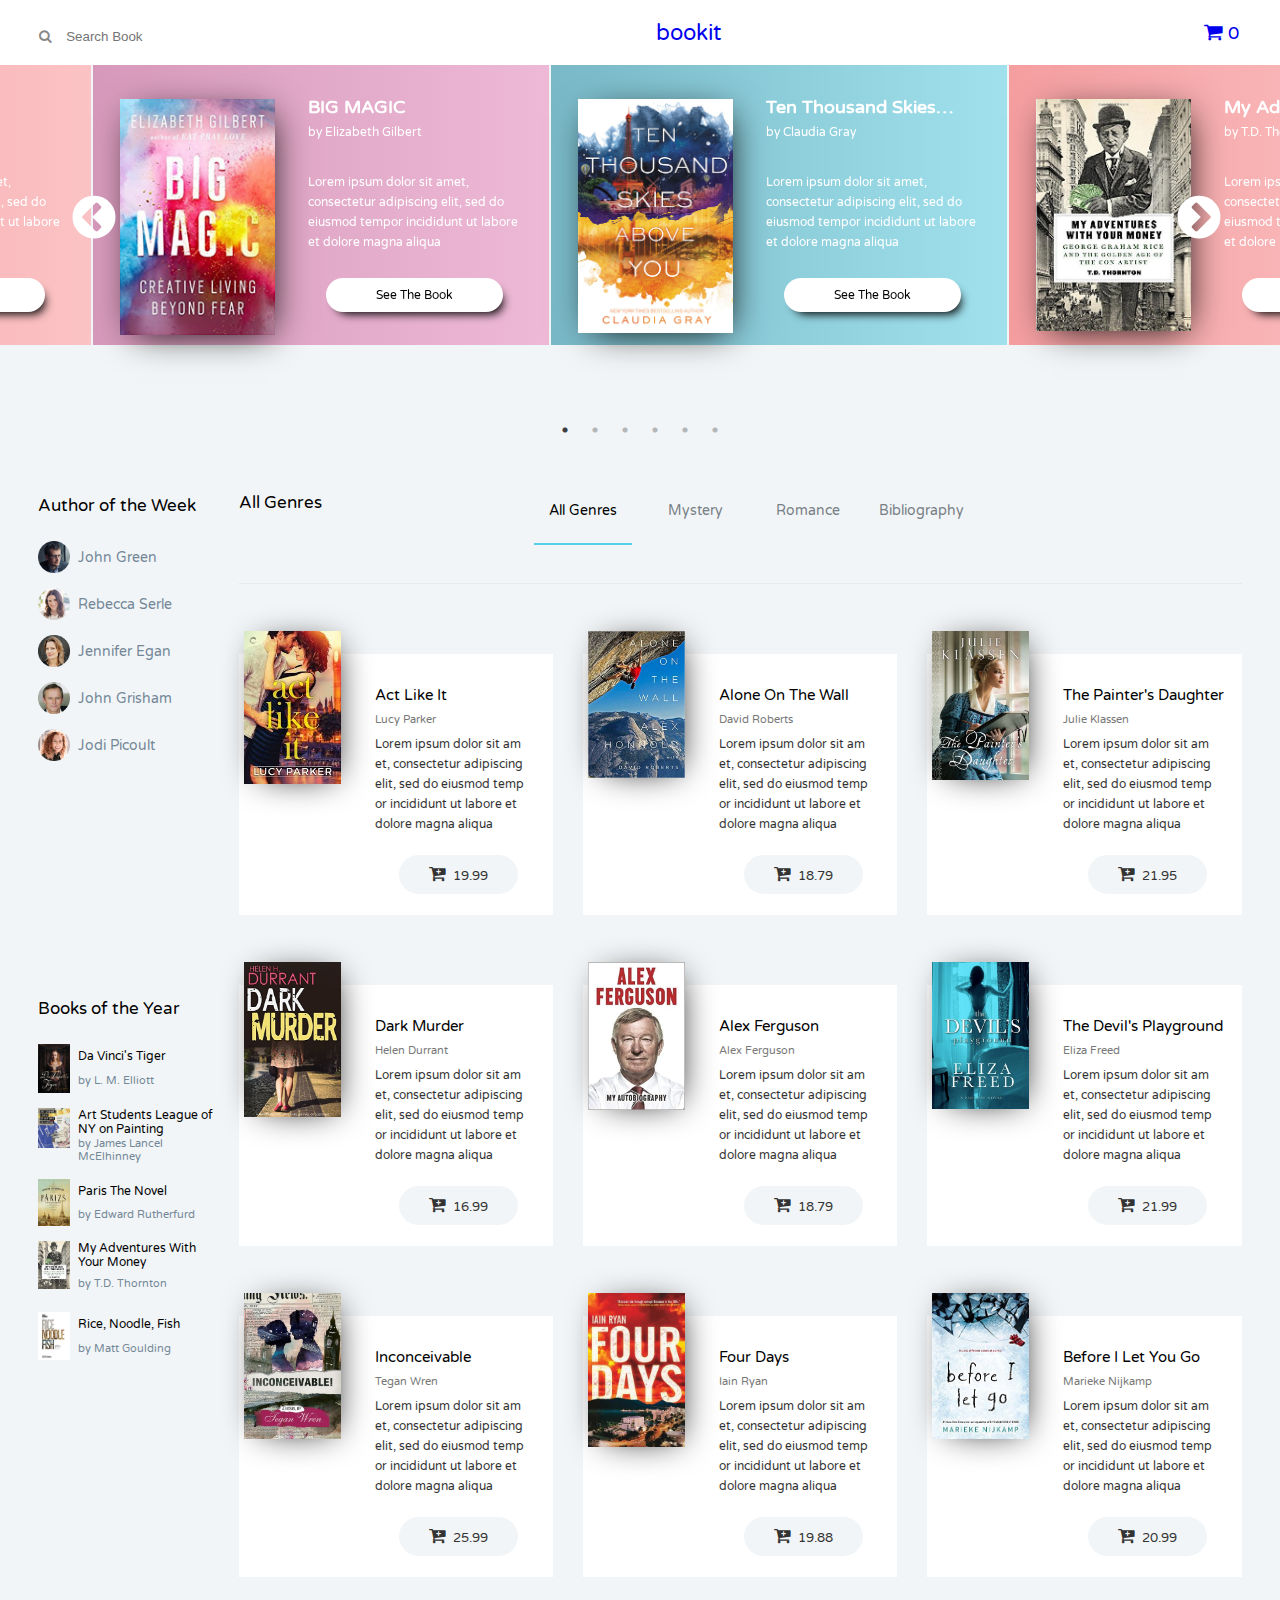
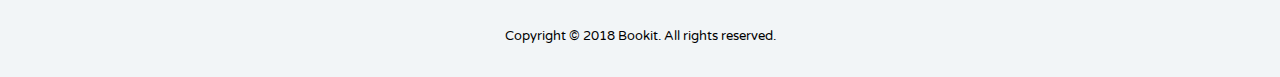
==== commit c817616b: "Update to filter books by genre by clicking tab" ====
--- a/index.html
+++ b/index.html
@@ -3,6 +3,13 @@
 <html>
 	
 	<head>
+		<script>
+		  window.dataLayer = window.dataLayer || [];
+		  function gtag(){dataLayer.push(arguments);}
+		  gtag('js', new Date());
+
+		  gtag('config', 'UA-125331093-1');
+		</script>
 		<title> Bookit </title>
 		<link href="https://fonts.googleapis.com/css?family=Varela+Round" rel="stylesheet">
 		<meta http-equiv="Content-type" content="application/xhtml+xml;charset=UTF-8"/>
@@ -20,13 +27,6 @@
 		<link rel="stylesheet" href="https://cdnjs.cloudflare.com/ajax/libs/font-awesome/4.7.0/css/font-awesome.min.css">
 		<!-- Global site tag (gtag.js) - Google Analytics -->
 		<script async src="https://www.googletagmanager.com/gtag/js?id=UA-125331093-1"></script>
-		<script>
-		  window.dataLayer = window.dataLayer || [];
-		  function gtag(){dataLayer.push(arguments);}
-		  gtag('js', new Date());
-
-		  gtag('config', 'UA-125331093-1');
-		</script>
 
 	</head>
 
@@ -172,16 +172,14 @@
 						<h3 id="category-label">All Genres</h3>
 						<nav id="menu">
 							<ul>
-								<li> <a href="/" class="active">All Genres </a></li>
-								<li> <a href="#">Business </a></li>
-								<li> <a href="#">Science </a></li>
-								<li> <a href="#">Fiction </a></li>
-								<li> <a href="#">Philosophy </a></li>
-								<li> <a href="#">Biography</a></li>
+								<li> <a href="/" class="active">All Genres</a></li>
+								<li> <a href="#">Mystery</a></li>
+								<li> <a href="#">Romance</a></li>
+								<li> <a href="#">Bibliography</a></li>
 							</ul>
 						</nav>
 					</div>
-					<script type="text/javascript">showBooks();</script>
+					<script type="text/javascript">showBooks("All Genres");</script>
 					<div id="content-right"></div>
 				</div>
 			</div>
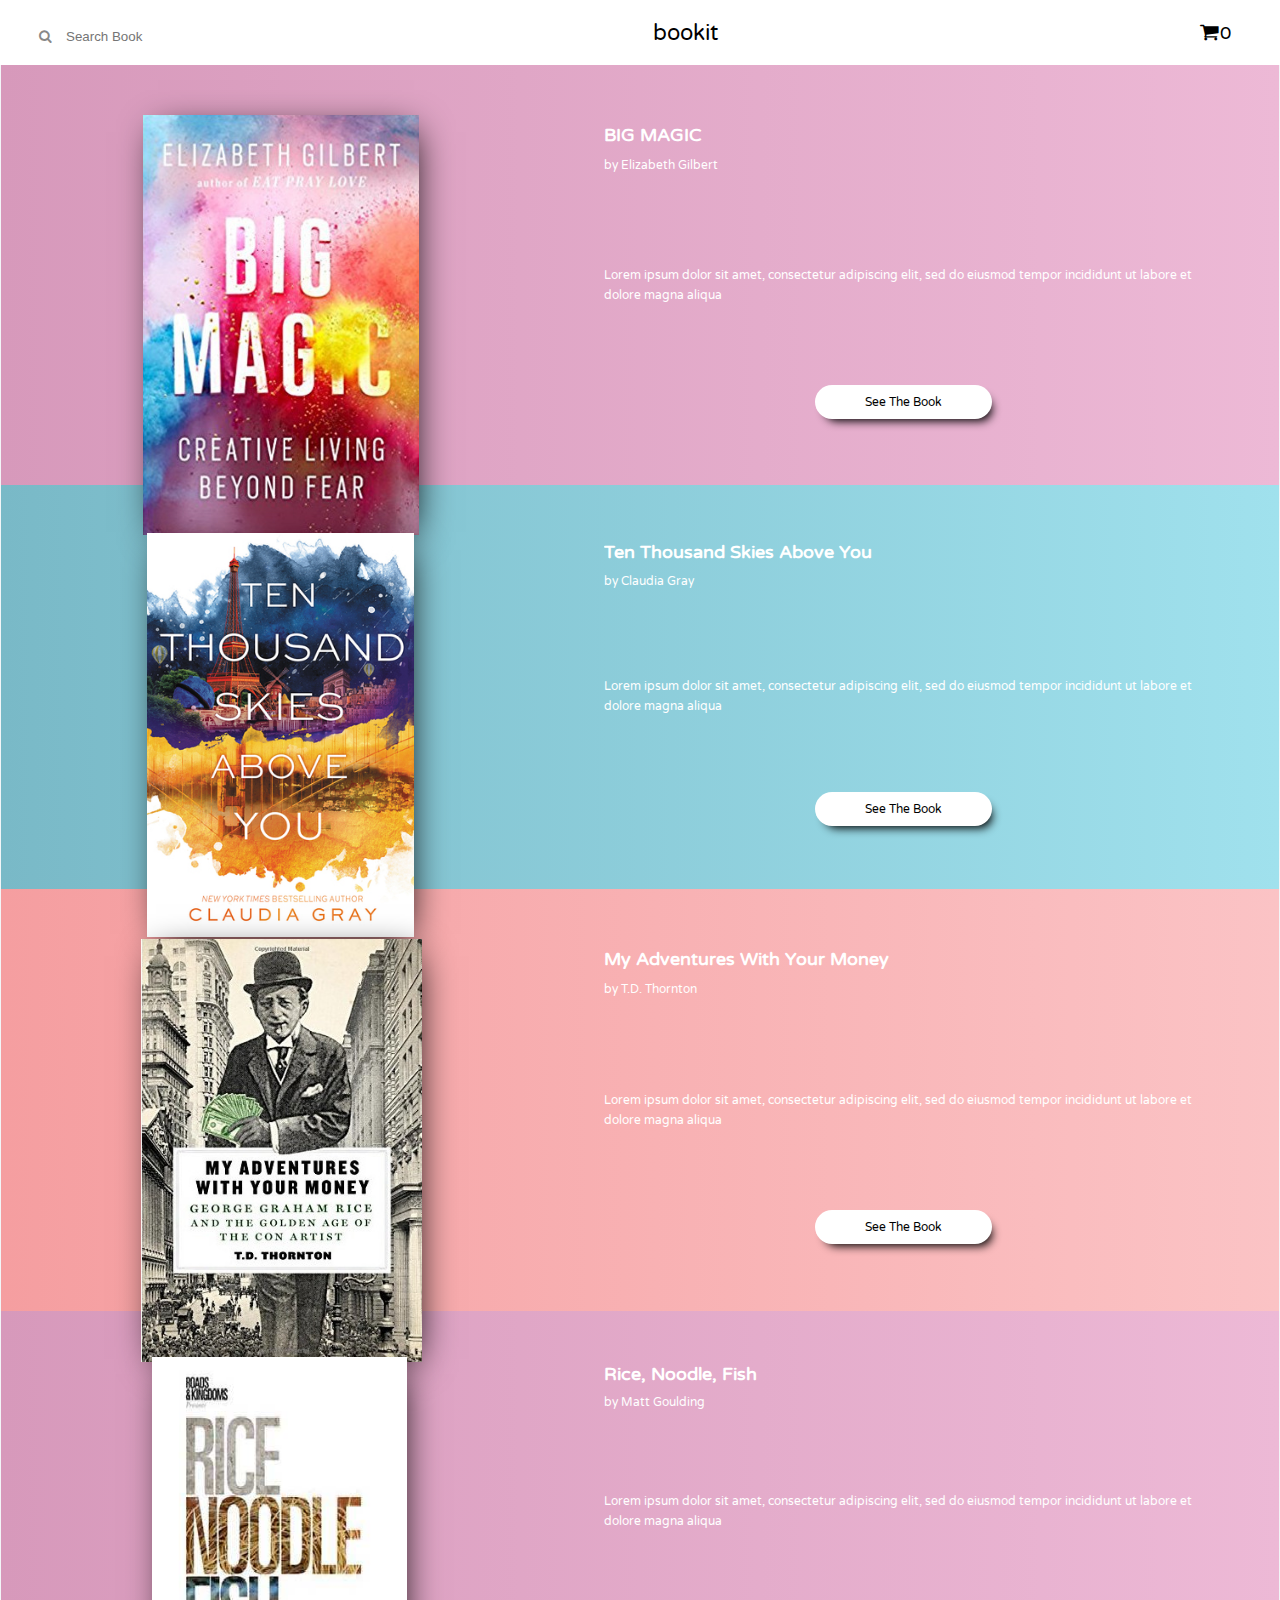
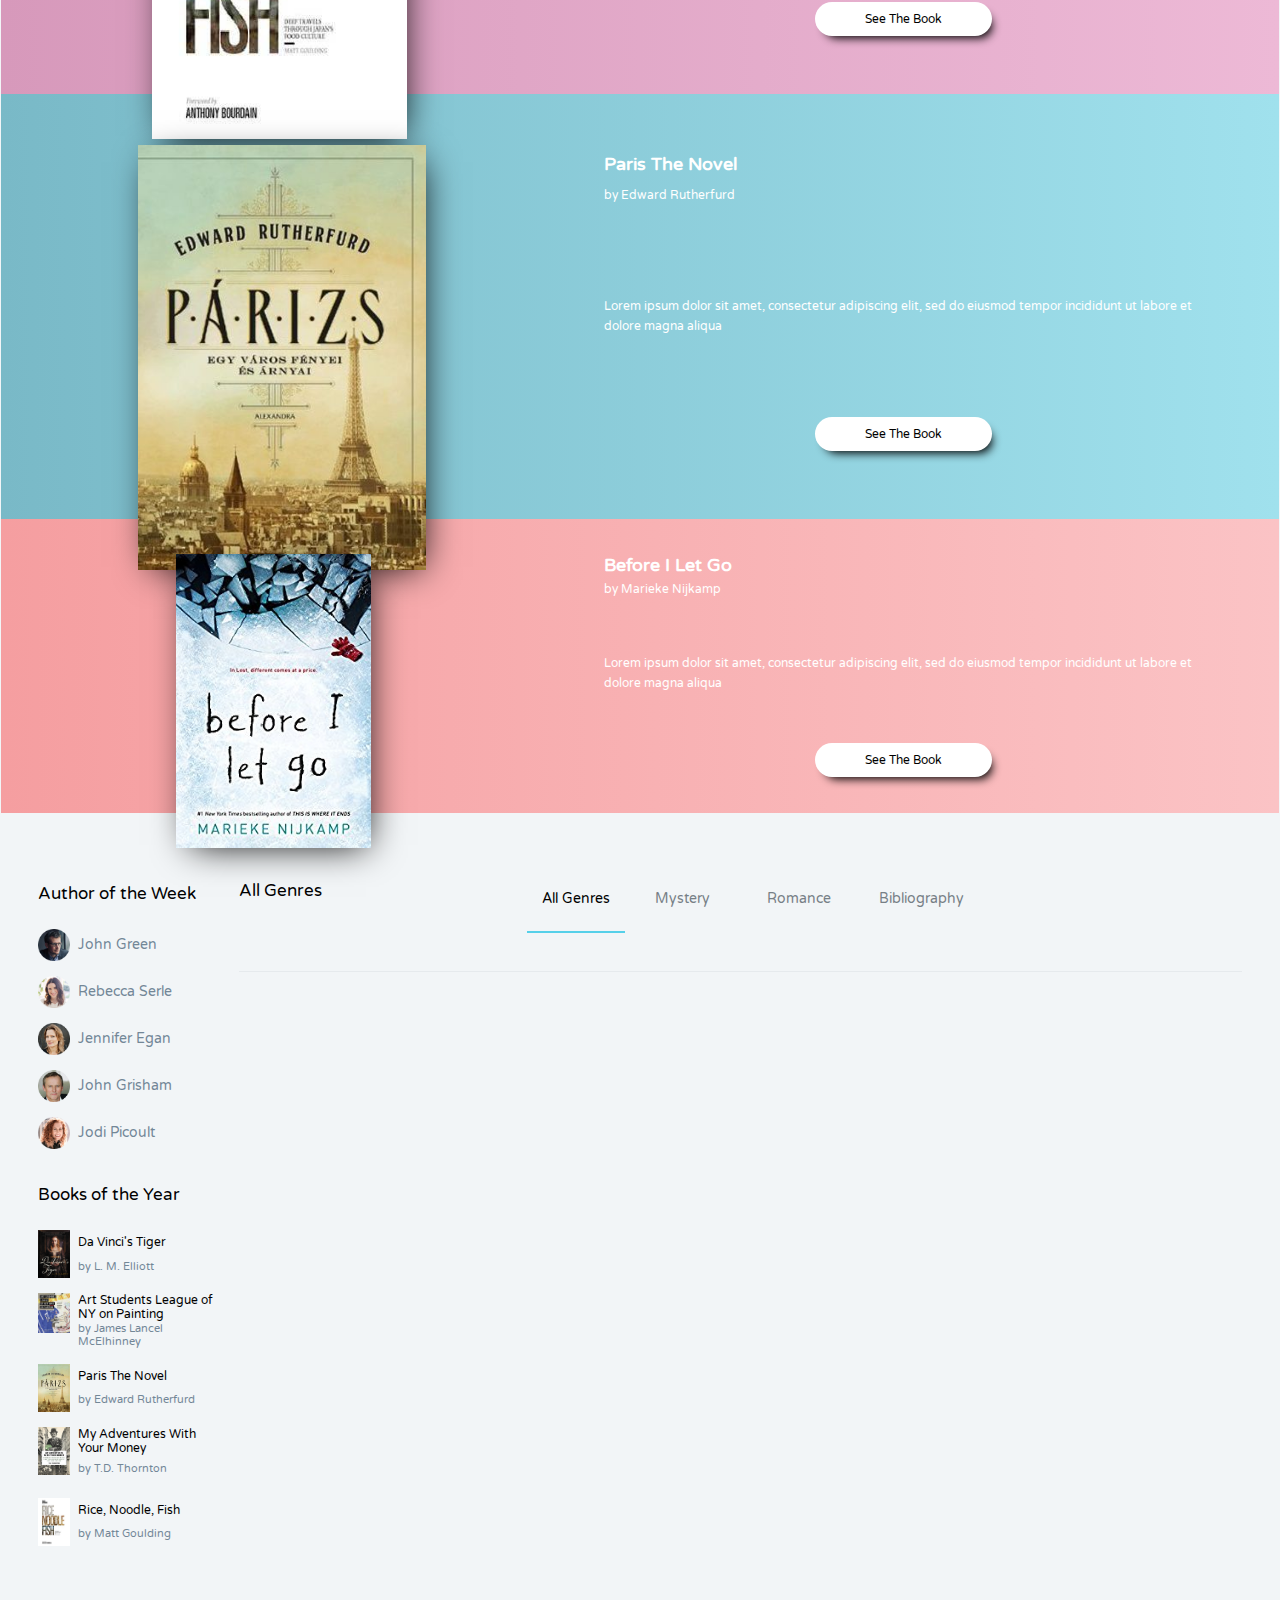
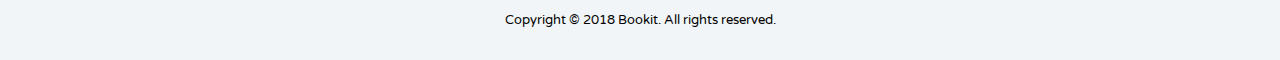
==== commit 6289128c: "Update: individual page for book" ====
--- a/index.html
+++ b/index.html
@@ -172,14 +172,14 @@
 						<h3 id="category-label">All Genres</h3>
 						<nav id="menu">
 							<ul>
-								<li> <a href="/" class="active">All Genres</a></li>
+								<li> <a href="#" class="active">All Genres</a></li>
 								<li> <a href="#">Mystery</a></li>
 								<li> <a href="#">Romance</a></li>
 								<li> <a href="#">Bibliography</a></li>
 							</ul>
 						</nav>
 					</div>
-					<script type="text/javascript">showBooks("All Genres");</script>
+					<script type="text/javascript">showBooks("All Genres")</script>
 					<div id="content-right"></div>
 				</div>
 			</div>
--- a/styles/main.css
+++ b/styles/main.css
@@ -1,89 +1,61 @@
-body{ 
-	background : #f2f5f7;
-	margin : 0;
-	font-family	: "Varela Round", Arial;
-	font-size : 13px;
-}
-p{
-	line-height : 1.5;
-	font-size : 100%;
-}
-.left{
-	float : left;	
-}
-#top-header{
-	display: grid;
-	grid-template-columns: 0.5fr 3fr 0.22fr;
-	background-color: #fff;
-	padding: 15px 0;
-}
-#top-header #search-box{
-	text-align: right;
-}
-#top-header #search-box button{
-	background: transparent;
-    border: none;
-    color: #888;
-	margin-left: 15%;
-}
-#top-header #search-box input[type=text]{
-	padding: 6px;
-    margin-top: 8px;
-    border: none;
-    background: transparent;
-    width: 65%;
-}
-#top-header #title{
-	text-align: center;
-	align-self: center;
-}
-#top-header #title a{
-	font-size: 22px;
-	text-decoration: none;
-}
-#top-header #cart-symbol{
-	align-self: center;
-}
-#top-header #cart-symbol a{
-	text-decoration: none;
-}
-#top-header #cart-symbol i{
-	font-size: 20px;
-}
-#top-header #cart-symbol #cart-amount {
-    display: inline-block;
-    margin-left: 6%;
-    font-size: 18px;
-}
-footer{
-	text-align: center;
-	margin: 50px 0 30px;
-}
-
-
-@media (min-width: 300px) and (max-width: 1200px){
+@media (min-width: 300px){
+	body{ 
+		background : #f2f5f7;
+		margin : 0;
+		font-family	: "Varela Round", Arial;
+		font-size : 13px;
+	}
+	p{
+		line-height : 1.5;
+		font-size : 100%;
+	}
+	.left{
+		float : left;	
+	}
 	#top-header{
+		display: grid;
 		grid-template-areas: "search cart""title title";
 		grid-template-columns: 1fr 1fr;
 		grid-template-rows: 0.7fr 1.5fr;
 		padding: 0;
-		
+		background-color: #fff;
 	}
 	#top-header #search-box{
 	    grid-area: search;
-		justify-self: center;
+		justify-self: left;
+	}
+	#top-header #search-box button{
+		background: transparent;
+		border: none;
+		color: #888;
+		margin-left: 15%;
+	}
+	#top-header #search-box input[type=text]{
+		padding: 6px;
+		margin-top: 8px;
+		border: none;
+		background: transparent;
+		width: 65%;
 	}
 	#top-header #title{
 		justify-self: center;
+		align-self: center;
 		grid-area: title;
+	}
+	#top-header #title a{
+		font-size: 22px;
+		text-decoration: none;
 	}
 	#top-header #cart-symbol{
 		grid-area: cart;
-		justify-self: center;
+		justify-self: right;
+		margin-right: 50px;
+		align-self: center;
 	}
 	#top-header #cart-symbol a{
 		display: grid;
 		grid-template-columns: 1fr 1fr;
+		text-decoration: none;
 	}
 	#top-header #cart-symbol i{
 		font-size: 16px;
@@ -92,4 +64,157 @@
 		margin-left: 40%;
 		font-size: 15px;
 	}
-}+	#wrapper{
+		display : grid;
+		grid-template-areas: "right" "left";
+		grid-template-columns: auto;
+		padding: 0 3%;
+		margin-top: 50px;
+	}
+	#left{
+		display:grid;
+		grid-template-rows: auto;
+		grid-area: left;
+	}
+	#featured-authors{
+		margin-top: 40px;
+	}
+	#left #author-label, #left #book-label{
+		font-weight: 400;
+		font-size: 17px;
+		margin: 20px 0 30px 5%;
+	}
+	#left .author{
+		grid-template-columns: 1fr 3fr;
+		font-size: 12px;
+		color: #738797;
+		display: grid;
+		padding: 0 0 15px;
+	}
+	#left .author-photo{
+		justify-self: center;
+	}
+	#left .author-photo img{
+		width: 50px;
+	}
+	#left .author-name{
+		align-self: center;
+	}
+	#books-of-year{
+		margin-top: 30px;
+	}
+	#left .book{
+		grid-template-columns: 1fr 3fr;
+		display: grid;
+		padding: 0 0 15px;
+	}
+	#left .book-photo{
+		justify-self: center;
+	}
+	#left .book-photo img{
+		width: 50px;
+	}
+	#left .book-details{
+		display: grid;
+		grid-template-rows: 1fr 1fr;
+		margin-right: 12%;
+	}
+	#left .book-name{
+		align-self: center;
+	}
+	#left .book-author{
+		font-size: 11px;
+		color: #738797;
+	}
+	footer{
+		text-align: center;
+		margin: 50px 0 30px;
+	}
+}
+
+@media (min-width: 566px){
+	#left .author{
+		font-size: 14px;
+		grid-template-columns: 1fr 4fr;
+	}
+	#left .book{
+		grid-template-columns: 1fr 4fr;
+	}
+	#left .book-photo img{
+		width: 70px;
+	}
+	#left .book-details{
+		font-size: 14px;
+	}
+}
+	
+@media (min-width: 1200px){
+
+	#top-header{
+		grid-template-columns: 0.5fr 3fr 0.22fr;
+		padding: 15px 0;
+		grid-template-areas: unset;
+		grid-template-rows: unset;
+	}
+	#top-header #search-box{
+		text-align: right;
+		grid-area: unset;
+		justify-self: auto;
+	}
+	#top-header #title{
+		text-align: center;
+		align-self: center;
+		grid-area: unset;
+	}
+	#top-header #cart-symbol{
+		align-self: center;
+		grid-area: unset;
+	}
+	#top-header #cart-symbol a{
+		text-decoration: none;
+	}
+	#top-header #cart-symbol i{
+		font-size: 20px;
+	}
+	#top-header #cart-symbol #cart-amount {
+		display: inline-block;
+		margin-left: 6%;
+		font-size: 18px;
+	}
+	#wrapper{
+		grid-template-columns: 1fr 5fr;
+	}
+	#left{
+		grid-area: unset;
+	}
+	#featured-authors{
+		margin: 0;
+	}
+	#left #author-label, #left #book-label{
+		margin: 20px 0 25px;
+	}
+	#left .author-photo{
+		justify-self: auto;
+	}
+	#left .author-photo img{
+		width: 32px;
+	}
+	#books-of-year{
+		margin-top: 0;
+	}
+	#left .book-photo{
+		justify-self: auto;
+	}
+	#left .book-photo img{
+		width: 32px;
+	}
+	#left .book-details{
+		grid-template-rows: 1fr 1fr;
+	}
+	#left .book-name{
+		font-size: 12px;
+	}
+	#left .book-author{
+		align-self: center;
+	}
+}
--- a/styles/homepage.css
+++ b/styles/homepage.css
@@ -1,5 +1,5 @@
 @media (min-width: 300px){
-	a:visited{
+	a:visited, a:link{
 		color: #000;
 	}
 	#slideshow .slide{
@@ -38,6 +38,8 @@
 		-webkit-line-clamp: 1;
 		-webkit-box-orient: vertical;
 		overflow: hidden;
+		line-height: 20px;
+		max-height: 20px;
 	}
 	#slideshow .slide-book-author{
 		align-self: start;
@@ -61,67 +63,6 @@
 		text-decoration: none;
 		background: #fff;
 		border-radius: 20px;
-	}
-	#wrapper{
-		display : grid;
-		grid-template-areas: "right" "left";
-		grid-template-columns: auto;
-		padding: 0 3%;
-	}
-	#left{
-		display:grid;
-		grid-template-rows: auto;
-		grid-area: left;
-	}
-	#featured-authors{
-		margin-top: 40px;
-	}
-	#left #author-label, #left #book-label{
-		font-weight: 400;
-		font-size: 17px;
-		margin: 20px 0 30px 5%;
-	}
-	#left .author{
-		grid-template-columns: 1fr 3fr;
-		font-size: 12px;
-		color: #738797;
-		display: grid;
-		padding: 0 0 15px;
-	}
-	#left .author-photo{
-		justify-self: center;
-	}
-	#left .author-photo img{
-		width: 50px;
-	}
-	#left .author-name{
-		align-self: center;
-	}
-	#books-of-year{
-		margin-top: 30px;
-	}
-	#left .book{
-		grid-template-columns: 1fr 3fr;
-		display: grid;
-		padding: 0 0 15px;
-	}
-	#left .book-photo{
-		justify-self: center;
-	}
-	#left .book-photo img{
-		width: 50px;
-	}
-	#left .book-details{
-		display: grid;
-		grid-template-rows: 1fr 1fr;
-		margin-right: 12%;
-	}
-	#left .book-name{
-		align-self: center;
-	}
-	#left .book-author{
-		font-size: 11px;
-		color: #738797;
 	}
 	#top-right{
 		border-bottom: 1px solid #e6eaed;
@@ -197,6 +138,14 @@
 		-webkit-line-clamp: 1;
 		-webkit-box-orient: vertical;
 		overflow: hidden;
+		line-height: 20px;
+		max-height: 20px;
+	}
+	#content-right .book-box .book-box-name a{
+		text-decoration: none;
+	}
+	#content-right .book-box .book-box-name a:hover{
+		color: #56d0e9;
 	}
 	#content-right .book-box .book-box-author{
 		align-self: center;
@@ -207,9 +156,15 @@
 		align-self: center;
 		line-height: 20px;
 		font-size: 11.5px;
-		word-break: break-all;
+		text-align: justify;
 		margin-right: 10%;
 		color: #333;
+		max-height: 80px;
+		overflow: hidden;
+		text-overflow: ellipsis;
+		display: -webkit-box;
+		-webkit-box-orient: vertical;
+		-webkit-line-clamp: 4;
 	}
 	#content-right .book-box .book-box-link{
 		grid-area: link;
@@ -220,13 +175,16 @@
 		font-size: 18px;
 		margin-right: 7px;
 	}
-	#content-right .book-box .book-box-link a{
+	#content-right .book-box .book-box-link button{
 		background: #f2f5f7;
 		border-radius: 20px;
 		display: inline-block;
 		text-decoration: none;
 		color: #333;
 		padding: 10px 30px;
+		border: none;
+		cursor: pointer;
+		outline: none;
 	}
 	
 }
@@ -240,18 +198,11 @@
 		width: 125px;
 		margin: 25px 0 0 15px;
 	}
-	#left .author{
-		font-size: 14px;
-		grid-template-columns: 1fr 4fr;
-	}
-	#left .book{
-		grid-template-columns: 1fr 4fr;
-	}
-	#left .book-photo img{
-		width: 70px;
-	}
-	#left .book-details{
-		font-size: 14px;
+	#top-right ul{
+		grid-template-columns: repeat( 4, 0.25fr );
+	}
+	#top-right nav li{
+		justify-self: auto;
 	}
 	#content-right{
 		grid-template-columns: repeat(2,1fr);
@@ -271,6 +222,10 @@
 	#content-right .book-box .book-box-details{
 		margin: 20px 10px 0 10px;
 		grid-template-rows: 0.3fr 0.3fr 1fr;
+	}
+	#content-right .book-box .book-box-desc{
+		max-height: 60px;
+		-webkit-line-clamp: 3;
 	}
 }
 
@@ -289,6 +244,23 @@
 		background-color: unset;
 		text-decoration: none;
 	}
+	#content-right .book-box{
+		grid-template-rows: 1fr 1fr 0.8fr;
+	}
+	#content-right .book-box .book-box-photo img{
+		width: 120px;
+	}
+	#content-right .book-box .book-box-author{
+		font-size: 12px;
+	}
+	#content-right .book-box .book-box-desc{
+		max-height: 80px;
+		-webkit-line-clamp: 4;
+	}
+	#content-right .book-box .book-box-link{
+		align-self: auto;
+		margin-top: 12px;
+	}
 }
 	
 @media (min-width: 1200px){
@@ -318,45 +290,6 @@
 	#slideshow .slide-book-link a{
 		padding: 10px 50px;
 	}
-	#wrapper{
-		grid-template-columns: 1fr 5fr;
-	}
-	#left{
-		grid-area: unset;
-	}
-	#featured-authors{
-		margin: 0;
-	}
-	#left #author-label, #left #book-label{
-		margin: 20px 0 25px;
-	}
-	#left .author-photo{
-		justify-self: auto;
-	}
-	#left .author-photo img{
-		width: 32px;
-	}
-	#left .author-name{
-		align-self: center;
-	}
-	#books-of-year{
-		margin-top: 0;
-	}
-	#left .book-photo{
-		justify-self: auto;
-	}
-	#left .book-photo img{
-		width: 32px;
-	}
-	#left .book-details{
-		grid-template-rows: 1fr 1fr;
-	}
-	#left .book-name{
-		font-size: 12px;
-	}
-	#left .book-author{
-		align-self: center;
-	}
 	#top-right{
 		grid-template-columns: 1fr 3fr;
 	}
@@ -381,6 +314,6 @@
 		margin: 0;
 	}
 	#content-right .book-box .book-box-photo img{
-		width: 77%;
+		width: 88%;
 	}
 }
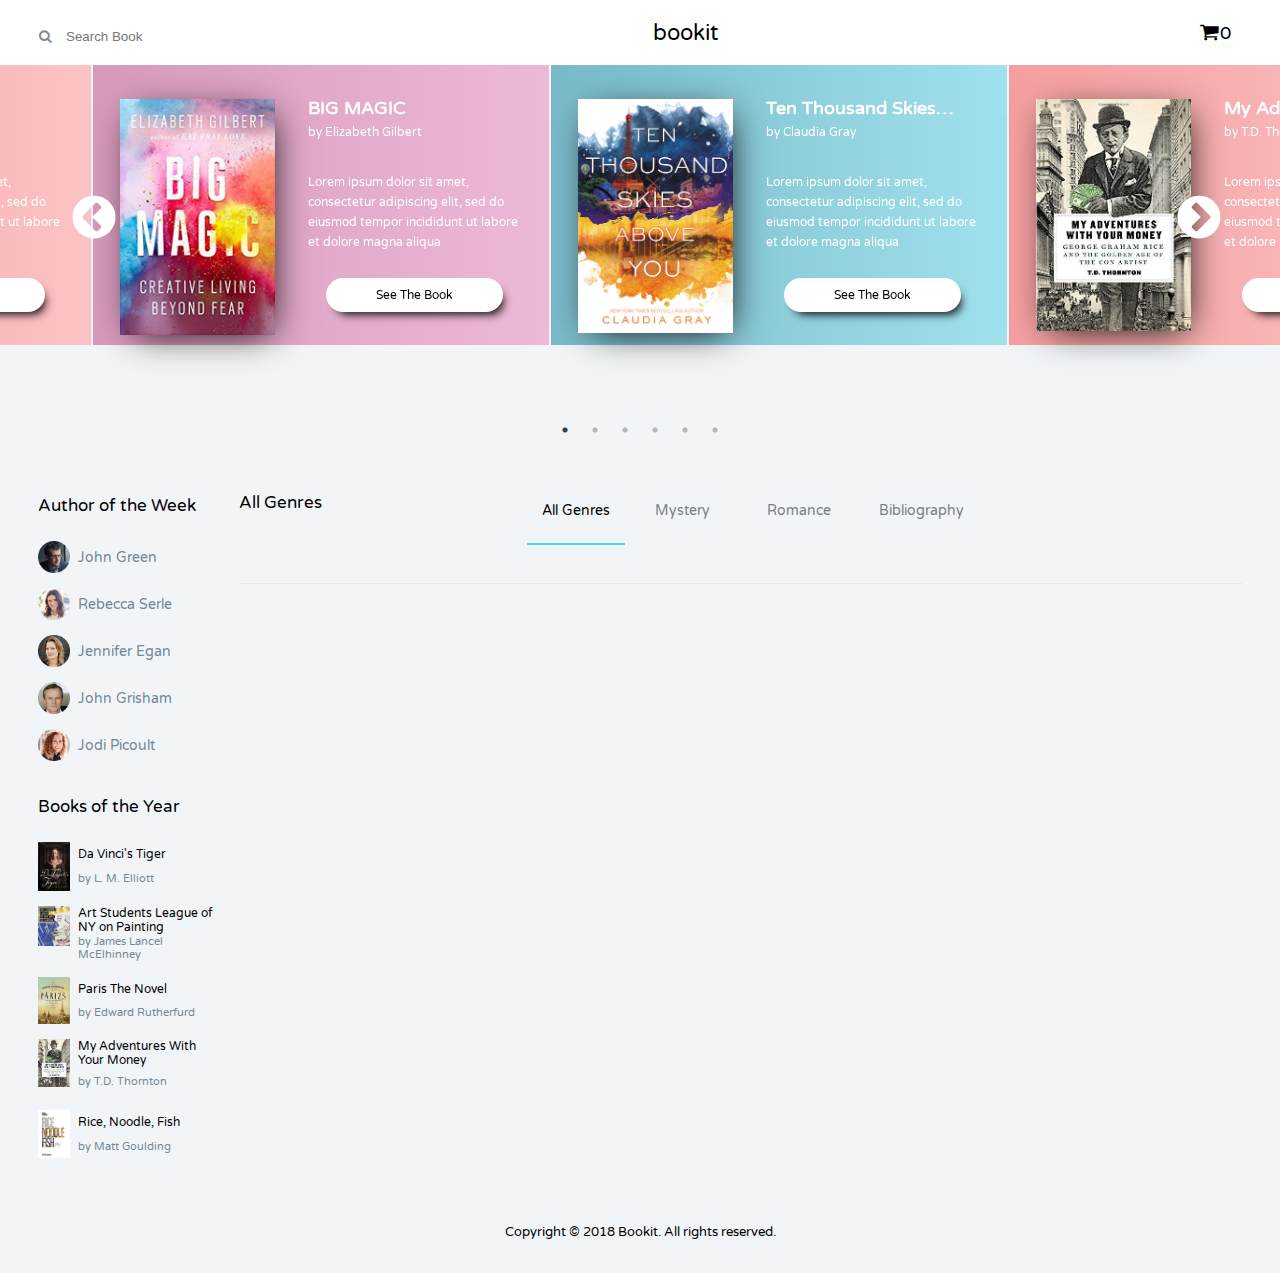
==== commit e26b1def: "updated missing scripts on index file" ====
--- a/index.html
+++ b/index.html
@@ -13,12 +13,12 @@
 		<title> Bookit </title>
 		<link href="https://fonts.googleapis.com/css?family=Varela+Round" rel="stylesheet">
 		<meta http-equiv="Content-type" content="application/xhtml+xml;charset=UTF-8"/>
+		<meta name="viewport" content="width=device-width, initial-scale=1">
 
 		<!-- jQuery library -->
 		<script src="https://ajax.googleapis.com/ajax/libs/jquery/3.3.1/jquery.min.js"></script>
 		<script src="js/cart.js" type="text/javascript"></script>
-		<script src="js/q3.js" type="text/javascript"></script>
-		<meta name="viewport" content="width=device-width, initial-scale=1">
+		<script src="js/homepage.js" type="text/javascript"></script>
 		
 		<link rel="stylesheet" type="text/css" href="styles/main.css" />
 		<link rel="stylesheet" type="text/css" href="styles/homepage.css" />
@@ -172,14 +172,14 @@
 						<h3 id="category-label">All Genres</h3>
 						<nav id="menu">
 							<ul>
-								<li> <a href="#" class="active">All Genres</a></li>
+								<li> <a href="/" class="active">All Genres</a></li>
 								<li> <a href="#">Mystery</a></li>
 								<li> <a href="#">Romance</a></li>
 								<li> <a href="#">Bibliography</a></li>
 							</ul>
 						</nav>
 					</div>
-					<script type="text/javascript">showBooks("All Genres")</script>
+					<script type="text/javascript">showBooks("All Genres");</script>
 					<div id="content-right"></div>
 				</div>
 			</div>
